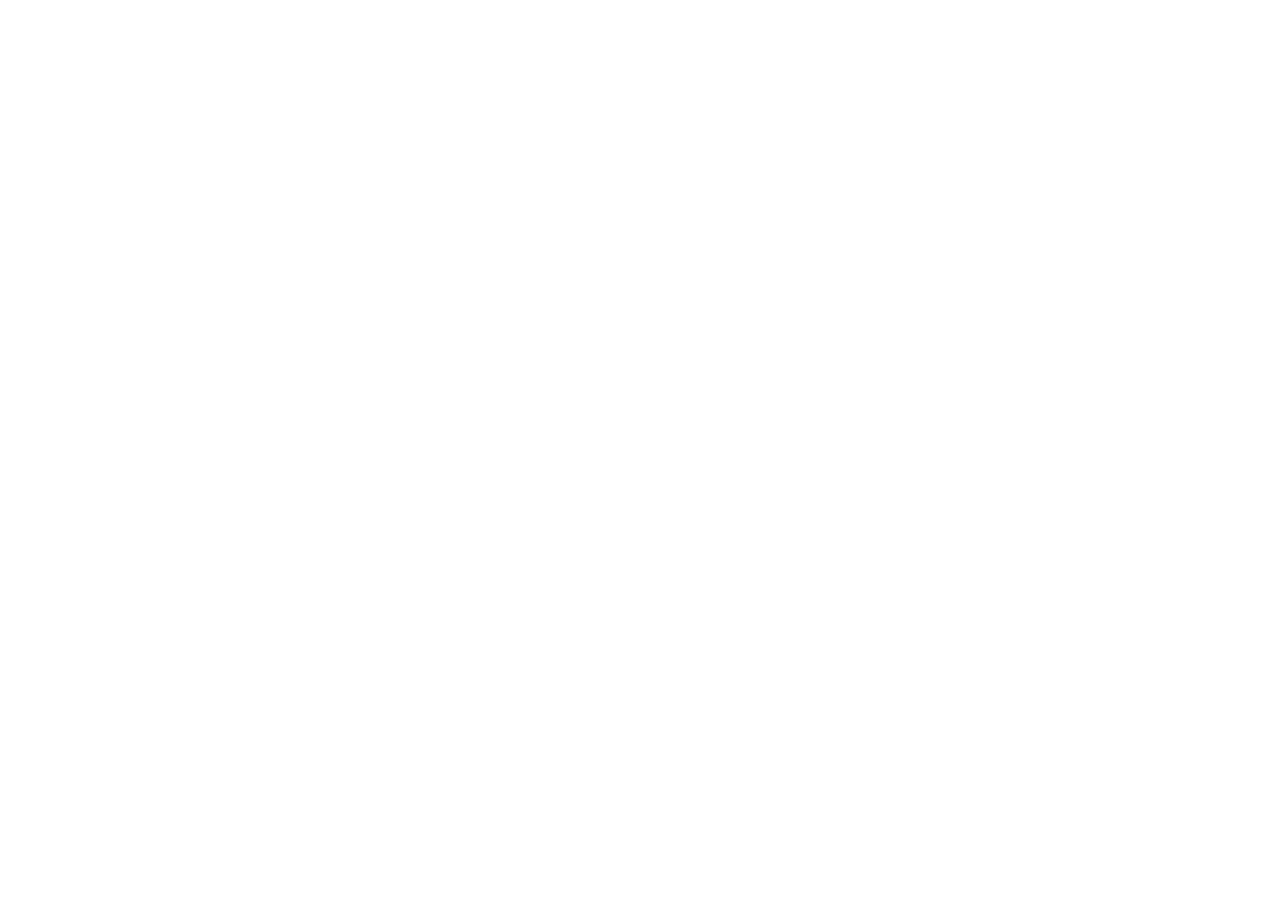
==== index.html @ edb1c84f "add files" ====
<!DOCTYPE html>
<html lang="en">
<head>
    <meta charset="UTF-8">
    <meta name="viewport" content="width=device-width, initial-scale=1.0">
    <title>Document</title>
</head>
<body>
    
</body>
</html>
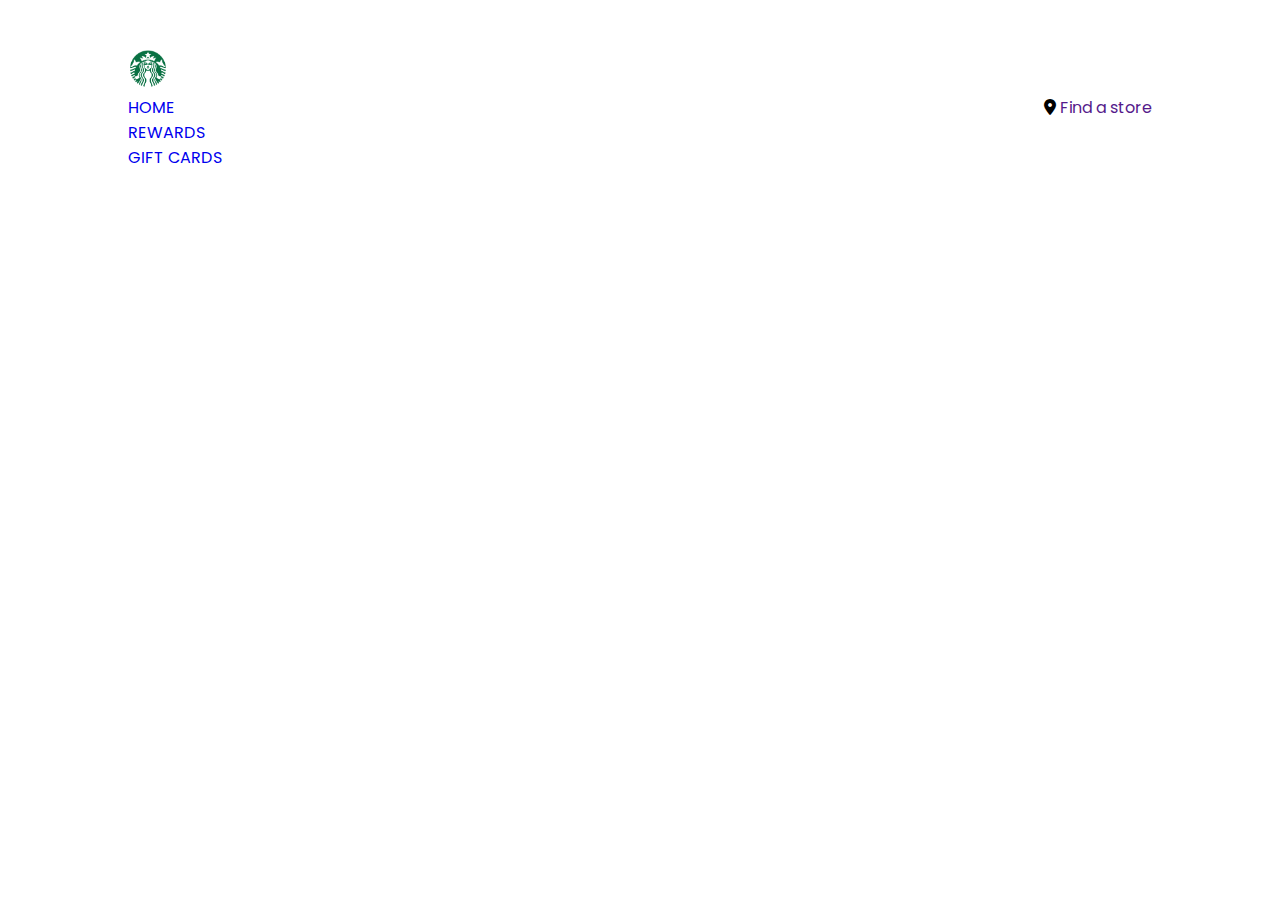
==== commit e8b00dbd: "testing" ====
--- a/index.html
+++ b/index.html
@@ -1,11 +1,46 @@
 <!DOCTYPE html>
 <html lang="en">
+
 <head>
     <meta charset="UTF-8">
     <meta name="viewport" content="width=device-width, initial-scale=1.0">
-    <title>Document</title>
+    <title>Starbucks Coffee Company</title>
+
+    <!-- CSS Styles -->
+    <link rel="stylesheet" href="index.css">
+    <link rel="stylesheet" href="https://cdnjs.cloudflare.com/ajax/libs/font-awesome/6.7.2/css/all.min.css"
+        integrity="sha512-Evv84Mr4kqVGRNSgIGL/F/aIDqQb7xQ2vcrdIwxfjThSH8CSR7PBEakCr51Ck+w+/U6swU2Im1vVX0SVk9ABhg=="
+        crossorigin="anonymous" referrerpolicy="no-referrer" />
+
+
+
 </head>
+
 <body>
-    
+    <!-- this is navbar -->
+
+    <section id="main">
+    <a href="" class="logo"><img src="img/logo.png" alt=""></a>
+
+    <header>
+
+
+
+        <ul class="right-side-nav">
+            <li><a href="#">HOME</a></li>
+            <li><a href="#">REWARDS</a></li>
+            <li><a href="#">GIFT CARDS</a></li>
+        </ul>
+        <div class="left-side-nav"> 
+            <i class="fa-solid fa-location-dot" style="color: #000000;"></i>
+
+            <a href="">Find a store</a>
+        </div>
+
+    </header>
+
+</section>
+
 </body>
+
 </html>--- a/index.css
+++ b/index.css
@@ -0,0 +1,38 @@
+@import url('https://fonts.googleapis.com/css2?family=Merriweather:ital,wght@0,300;0,400;0,700;0,900;1,300;1,400;1,700;1,900&family=Poppins:ital,wght@0,100;0,200;0,300;0,400;0,500;0,600;0,700;0,800;0,900;1,100;1,200;1,300;1,400;1,500;1,600;1,700;1,800;1,900&display=swap');
+*{
+    margin: 0;
+    padding: 0;
+    box-sizing: border-box;
+    font-family: "poppins", sans-serif;
+    scroll-padding-top: 2rem;
+    text-decoration: none;
+    scroll-behavior: smooth;
+    list-style: none;
+}
+
+:root{
+
+    --main-color: #008148;
+    --second-color: #1e3932;
+}
+
+
+header{
+    display: flex;
+    justify-content: space-between;
+}
+
+section{
+    padding: 50px 10%;
+
+}
+
+img{
+  width: 100%;
+  
+}
+
+.logo img {
+
+    width: 40px;
+}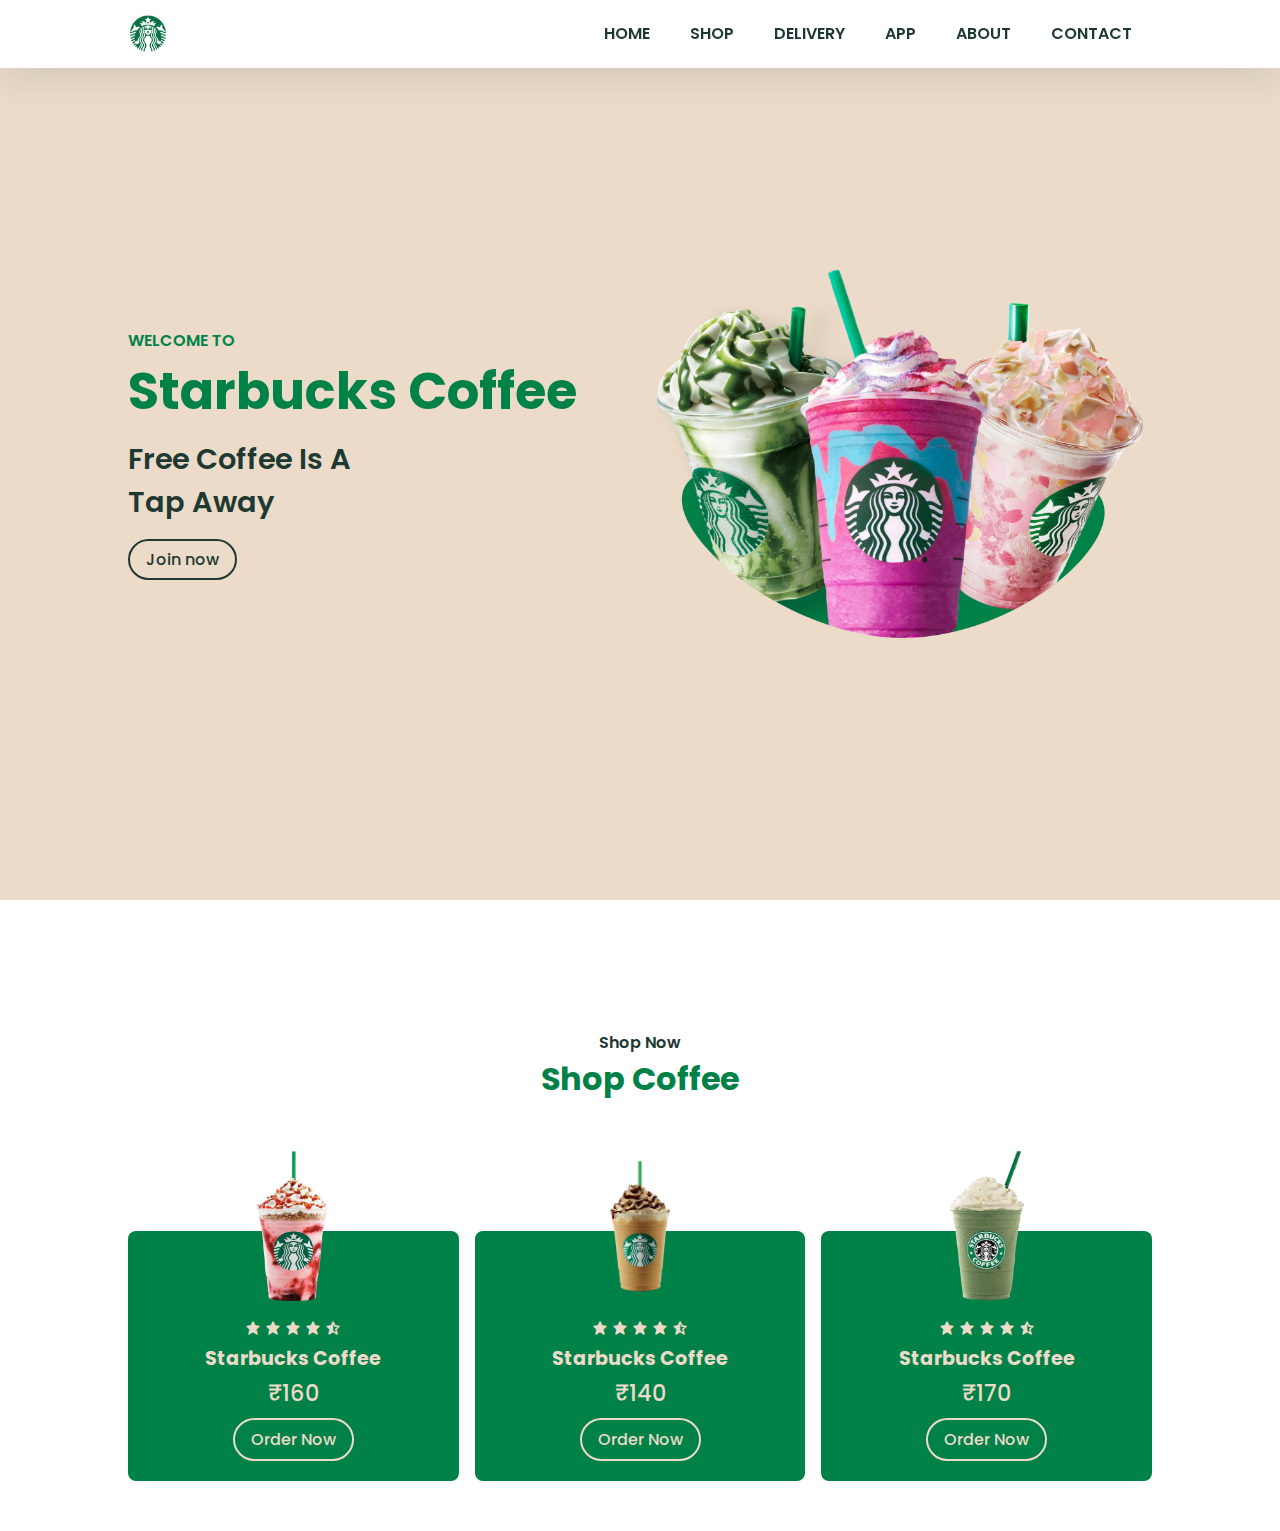
==== commit 69516737: "rutik added navbar and home page section" ====
--- a/index.html
+++ b/index.html
@@ -5,12 +5,15 @@
     <meta charset="UTF-8">
     <meta name="viewport" content="width=device-width, initial-scale=1.0">
     <title>Starbucks Coffee Company</title>
+    <!-- <link rel="icon" type="image/x-icon" href=""> -->
 
     <!-- CSS Styles -->
     <link rel="stylesheet" href="index.css">
-    <link rel="stylesheet" href="https://cdnjs.cloudflare.com/ajax/libs/font-awesome/6.7.2/css/all.min.css"
-        integrity="sha512-Evv84Mr4kqVGRNSgIGL/F/aIDqQb7xQ2vcrdIwxfjThSH8CSR7PBEakCr51Ck+w+/U6swU2Im1vVX0SVk9ABhg=="
-        crossorigin="anonymous" referrerpolicy="no-referrer" />
+    <link rel="stylesheet"
+    href="https://cdn.jsdelivr.net/npm/boxicons@latest/css/boxicons.min.css">
+    <!-- or -->
+    <link rel="stylesheet"
+    href="https://unpkg.com/boxicons@latest/css/boxicons.min.css">
 
 
 
@@ -19,27 +22,93 @@
 <body>
     <!-- this is navbar -->
 
-    <section id="main">
-    <a href="" class="logo"><img src="img/logo.png" alt=""></a>
 
     <header>
+        <a href="#" class="logo"><img src="img/logo.png" alt=""></a>
 
+        <div class="bx bx-menu" id="menu-icon"></div>
 
-
-        <ul class="right-side-nav">
-            <li><a href="#">HOME</a></li>
-            <li><a href="#">REWARDS</a></li>
-            <li><a href="#">GIFT CARDS</a></li>
+        <ul class="navbar">
+            <li><a href="#home">Home</a></li>
+            <li><a href="#shop">Shop</a></li>
+            <li><a href="#delivery">Delivery</a></li>
+            <li><a href="#app">App</a></li>
+            <li><a href="#about">About</a></li>
+            <li><a href="#contact">Contact</a></li>
         </ul>
-        <div class="left-side-nav"> 
-            <i class="fa-solid fa-location-dot" style="color: #000000;"></i>
-
-            <a href="">Find a store</a>
-        </div>
 
     </header>
 
-</section>
+    <!-- this is for home -->
+
+    <section class="home" id="home">
+        <div class="home-text">
+            <span>Welcome To</span>
+            <h1>Starbucks Coffee</h1>
+            <h3>Free Coffee is a <br> tap away</h3>
+            <a href="#" class="btn">Join now</a>
+        </div>
+
+        <div class="home-img">
+            <img src="img/home.png" alt="">
+        </div>
+    </section>
+
+    <section class="shop" id="shop">
+        <div class="heading">
+            <span>Shop Now</span>
+            <h1>Shop Coffee</h1>
+        </div>
+        <div class="shop-container">
+            <div class="box">
+                <div class="box-img">
+                    <img src="img/shop1.png" alt="">
+                </div>
+                <div class="stars">
+                    <i class='bx bxs-star'></i>
+                    <i class='bx bxs-star'></i>
+                    <i class='bx bxs-star'></i>
+                    <i class='bx bxs-star'></i>
+                    <i class='bx bxs-star-half' ></i>
+                </div>
+                <h2>Starbucks Coffee</h2>
+                <span>₹160</span>
+                <a href="#" class="btn">Order Now</a>
+            </div>
+
+            <div class="box">
+                <div class="box-img">
+                    <img src="img/shop2.png" alt="">
+                </div>
+                <div class="stars">
+                    <i class='bx bxs-star'></i>
+                    <i class='bx bxs-star'></i>
+                    <i class='bx bxs-star'></i>
+                    <i class='bx bxs-star'></i>
+                    <i class='bx bxs-star-half' ></i>
+                </div>
+                <h2>Starbucks Coffee</h2>
+                <span>₹140</span>
+                <a href="#" class="btn">Order Now</a>
+            </div>
+
+            <div class="box">
+                <div class="box-img">
+                    <img src="img/shop3.png" alt="">
+                </div>
+                <div class="stars">
+                    <i class='bx bxs-star'></i>
+                    <i class='bx bxs-star'></i>
+                    <i class='bx bxs-star'></i>
+                    <i class='bx bxs-star'></i>
+                    <i class='bx bxs-star-half' ></i>
+                </div>
+                <h2>Starbucks Coffee</h2>
+                <span>₹170</span>
+                <a href="#" class="btn">Order Now</a>
+            </div>
+        </div>
+    </section>
 
 </body>
 
--- a/index.css
+++ b/index.css
@@ -1,5 +1,6 @@
 @import url('https://fonts.googleapis.com/css2?family=Merriweather:ital,wght@0,300;0,400;0,700;0,900;1,300;1,400;1,700;1,900&family=Poppins:ital,wght@0,100;0,200;0,300;0,400;0,500;0,600;0,700;0,800;0,900;1,100;1,200;1,300;1,400;1,500;1,600;1,700;1,800;1,900&display=swap');
-*{
+
+* {
     margin: 0;
     padding: 0;
     box-sizing: border-box;
@@ -10,29 +11,246 @@
     list-style: none;
 }
 
-:root{
-
+:root {
     --main-color: #008148;
     --second-color: #1e3932;
 }
 
-
-header{
-    display: flex;
+section {
+    padding: 50px 10%;
+
+}
+
+*::selection {
+    color: #fff;
+    background: var(--main-color);
+}
+
+img {
+    width: 100%;
+
+}
+
+header {
+    position: fixed;
+    width: 100%;
+    top: 0;
+    right: 0;
+    z-index: 1000;
+    display: flex;
+    align-items: center;
     justify-content: space-between;
-}
-
-section{
-    padding: 50px 10%;
-
-}
-
-img{
-  width: 100%;
-  
+    background: #fff;
+    box-shadow: 0 4px 41px rgb(14 55 54 / 14%);
+    padding: 15px 10%;
+    transition: 0.2s;
+
+}
+
+.logo {
+
+    display: flex;
+    align-items: center;
 }
 
 .logo img {
-
     width: 40px;
-}+}
+
+.navbar {
+    display: flex;
+    align-items: center;
+}
+
+.navbar a {
+    font-size: 1rem;
+    padding: 11px 20px;
+    color: var(--second-color);
+    font-weight: 600;
+    text-transform: uppercase;
+
+}
+
+.navbar a:hover {
+    color: var(--main-color);
+}
+
+#menu-icon {
+
+    font-size: 24px;
+    cursor: pointer;
+    z-index: 1001;
+    display: none;
+}
+
+.home {
+
+    width: 100%;
+    min-height: 100vh;
+    display: flex;
+    flex-wrap: wrap;
+    align-items: center;
+    background: #ebdbc8;
+    gap: 1rem;
+
+}
+
+.home-text {
+    flex: 1 1 17rem;
+}
+
+.home-img{
+    flex: 1 1 17rem;
+}
+
+.home-img img{
+
+    animation: animate 3s linear infinite;
+    
+}
+
+@keyframes animate {
+    0% {
+        transform: translate(-11px,0);
+    }
+
+    50% {
+        transform: translate(-0px,-11px);
+    }
+
+    100% {
+        transform: translate(-11px,0);
+    }
+}
+
+
+.home-text span {
+
+    font-size: 1rem;
+    text-transform:    uppercase;
+    font-weight: 600;
+    color: var(--main-color);
+
+}
+
+.home-text h1{
+
+    font-size:3.2rem;
+    color: var(--main-color);
+    font-weight: bolder;
+}
+
+.home-text h3{
+    font-size:1.8rem;
+    font-weight: 600;
+    color: var(--second-color);
+    text-transform: capitalize ;
+    margin: 0.5rem 0 1.4rem;
+}
+
+.btn{
+    padding: 7px 16px;
+    border: 2px solid var(--second-color);
+    border-radius: 40px;
+    color: var(--second-color);
+    font-weight: 500;
+
+}
+
+.btn:hover{
+    background: var(--second-color);
+    color: #fff;
+}
+
+/* this is for shop  */
+
+.heading{
+    text-align: center;
+    margin-top: 5rem;
+}
+
+.heading span {
+    font-size: 1rem;
+    font-weight: 600;
+    color: var(--second-color);
+}
+
+.heading h1 {
+
+    font-size: 2rem;
+    color: var(--main-color);
+}
+
+
+.shop-container{
+    display: flex;
+    flex-wrap: wrap;
+    gap: 1rem;
+    margin-top: 5rem;
+
+}
+
+.shop-container .box{
+    flex: 1 1 10rem;
+    background: var(--main-color);
+    padding: 20px;
+    display: flex;
+    text-align: center;
+    flex-direction: column;
+    align-items: center;
+    margin-top: 3rem;
+    border-radius: 0.5rem;
+}
+
+.shop-container .box .box-img{
+    width: 150px;
+    height: 150px;
+    margin-top: -100px;
+}
+
+.shop-container .box .box-img img {
+
+    width: 100%;
+    height: 100%;
+    object-fit: contain;
+    object-position: center;
+
+}
+
+.stars{
+    margin: 1rem 0 0.1rem;
+}
+
+.shop-container .box .stars .bx{
+    color: #ebdbc8;
+
+}
+
+.shop-container .box h2{
+
+    color: #ebdbc8;
+    font-size: 1.2rem;
+}
+
+.shop-container .box span {
+
+    color: #ebdbc8;
+    font-size: 1.4rem;
+    font-weight: 500;
+    margin: 0.2rem 0 0.5rem;
+
+}
+
+.box .btn{
+
+    border: 2px solid #ebdbc8;
+    color: #ebdbc8;
+
+}
+
+.box .btn:hover{
+    background: #ebdbc8;
+    color: var(--main-color);
+}
+
+/* code wil resume at 20:50 */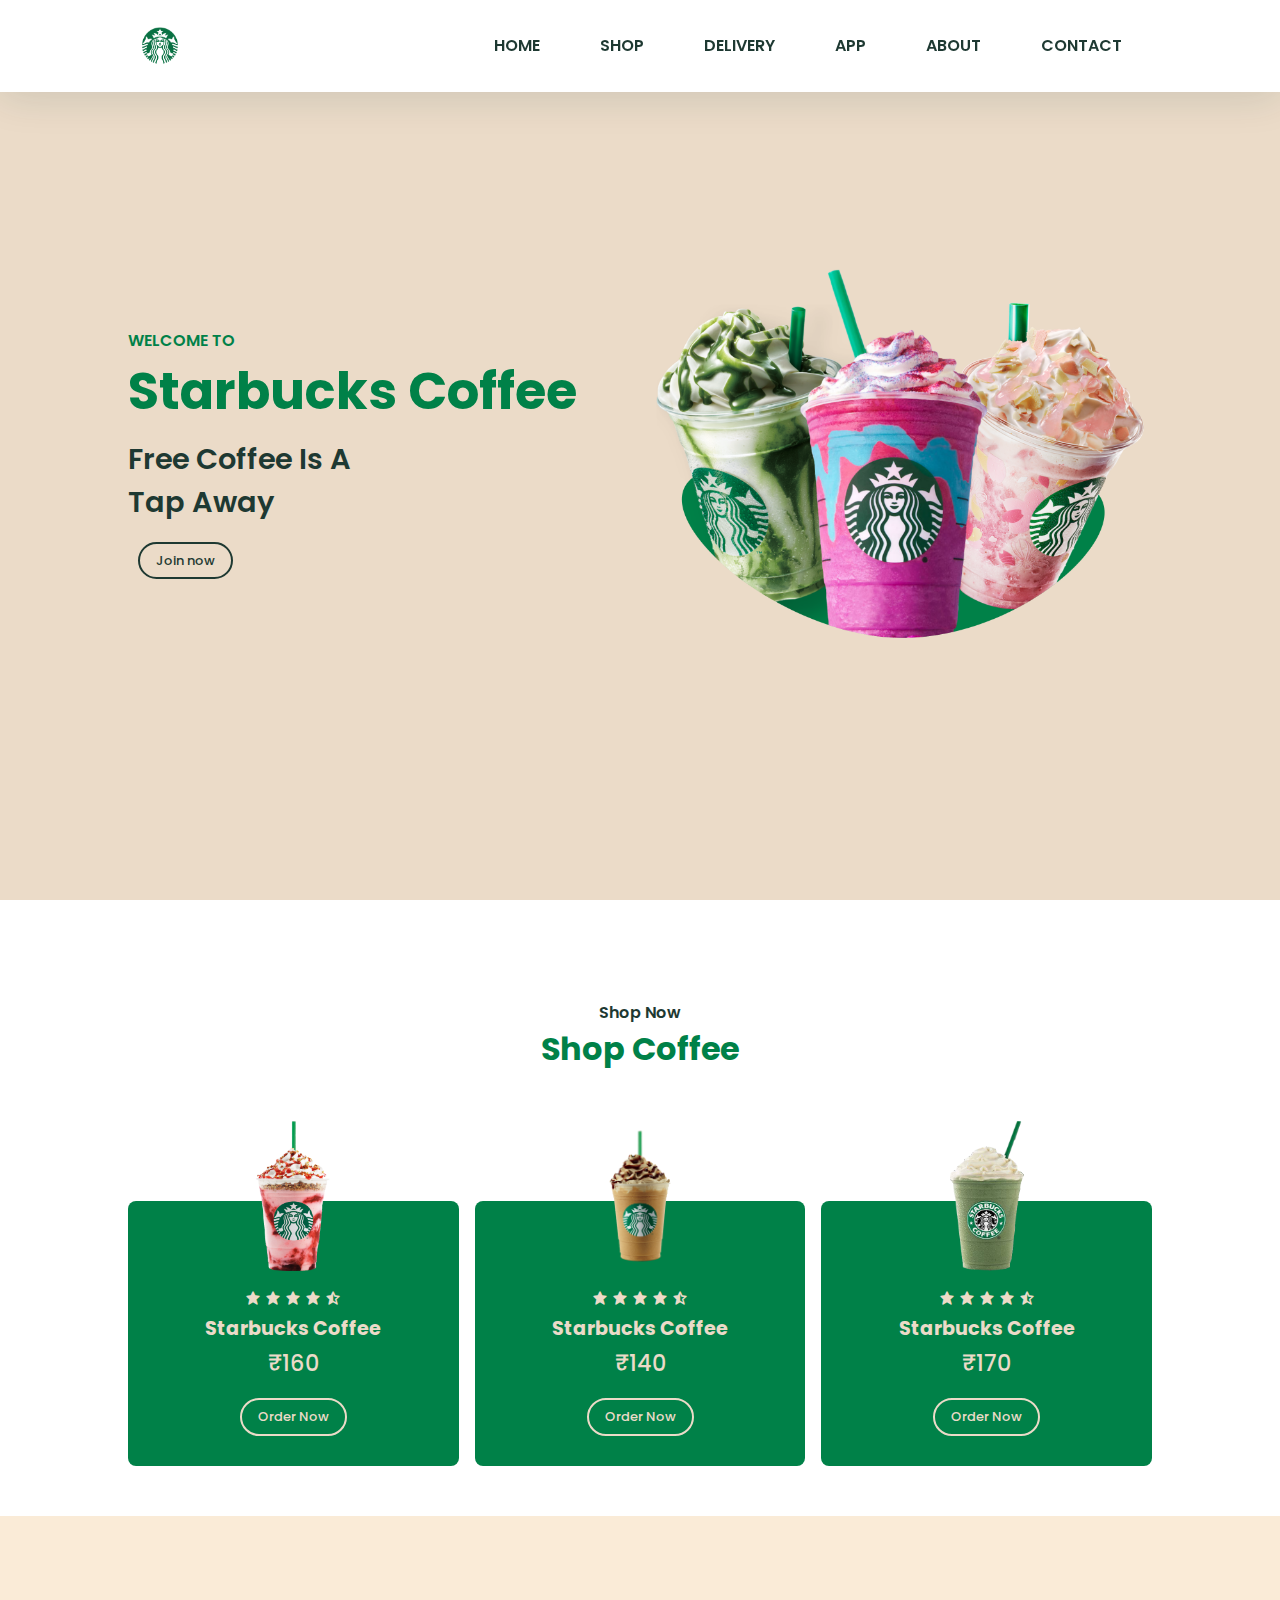
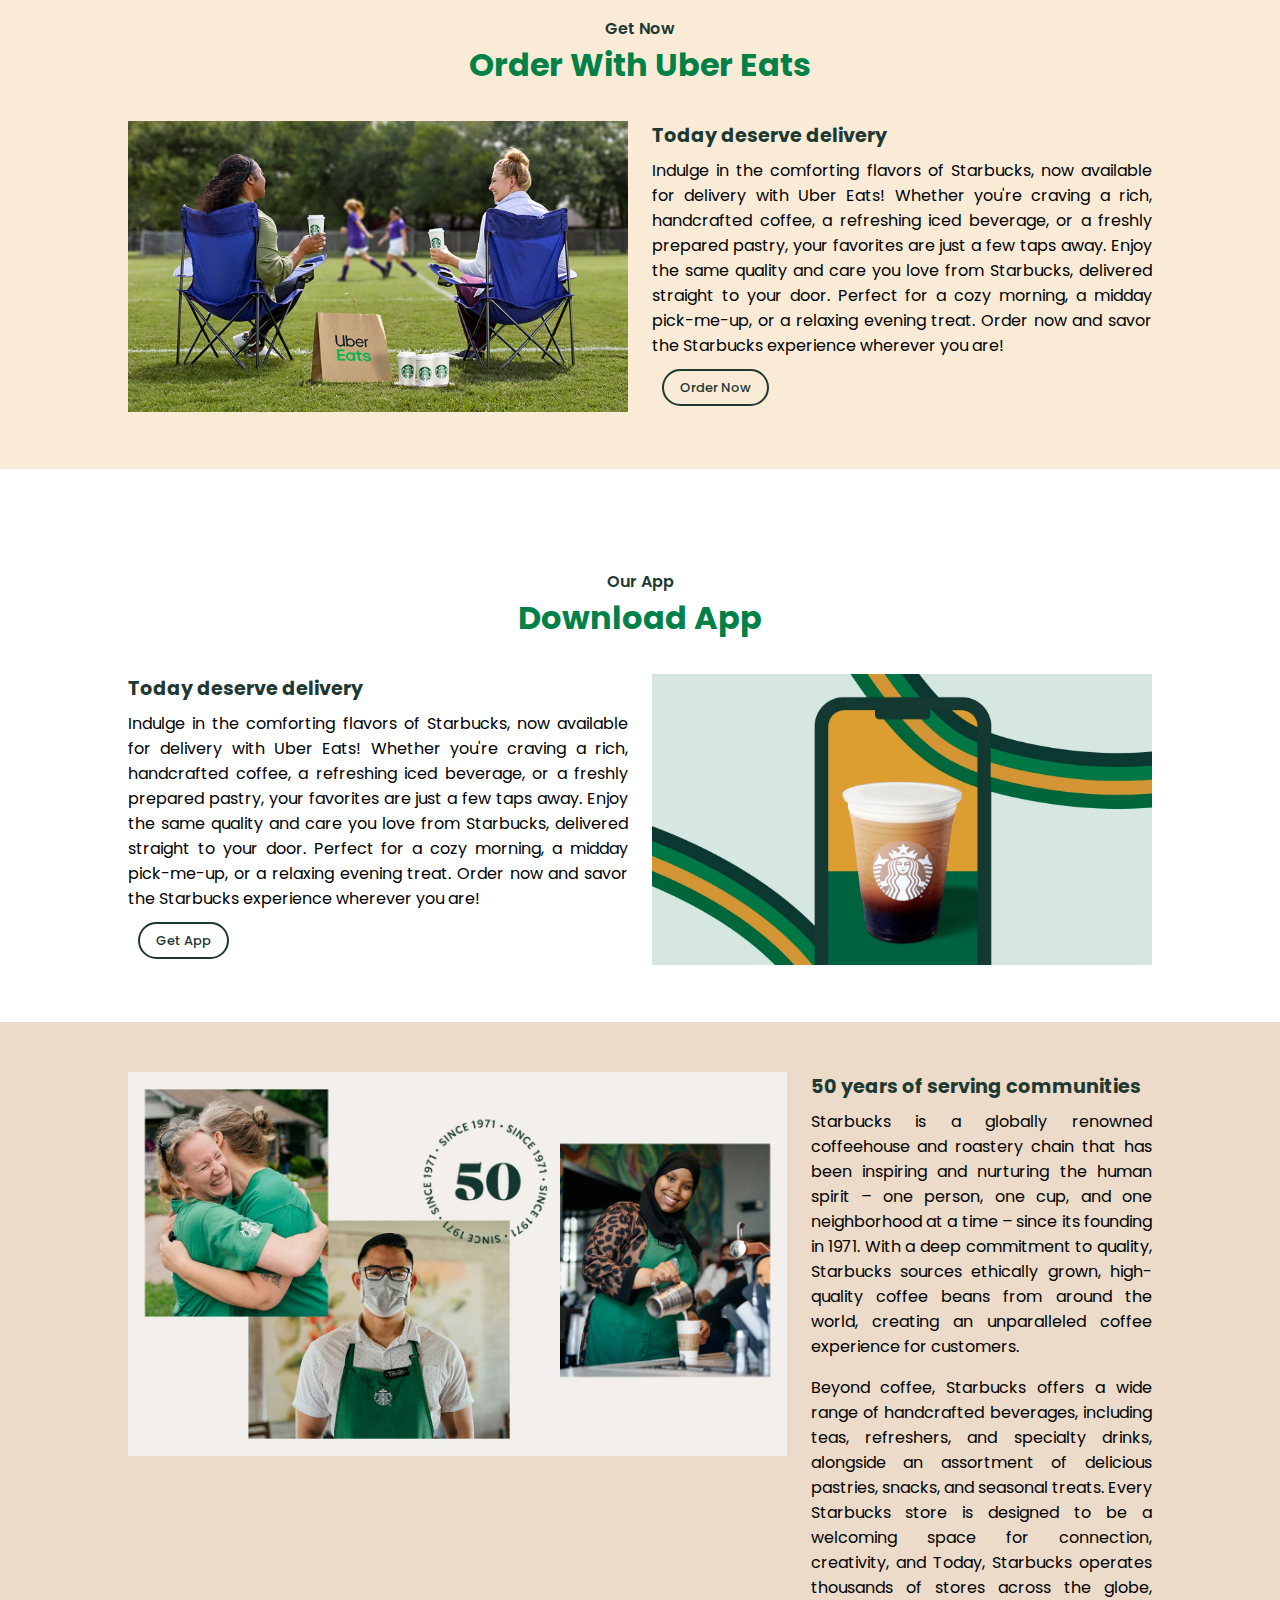
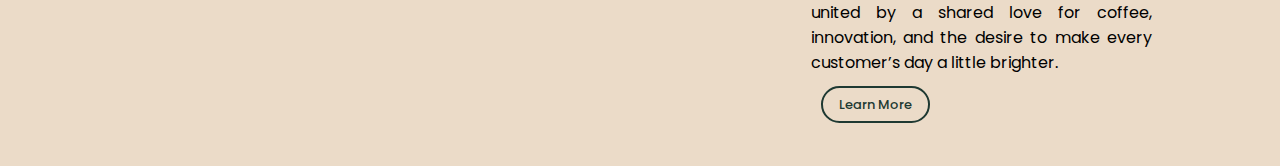
==== commit 64a6bf6b: "changes made" ====
--- a/index.html
+++ b/index.html
@@ -9,11 +9,9 @@
 
     <!-- CSS Styles -->
     <link rel="stylesheet" href="index.css">
-    <link rel="stylesheet"
-    href="https://cdn.jsdelivr.net/npm/boxicons@latest/css/boxicons.min.css">
+    <link rel="stylesheet" href="https://cdn.jsdelivr.net/npm/boxicons@latest/css/boxicons.min.css">
     <!-- or -->
-    <link rel="stylesheet"
-    href="https://unpkg.com/boxicons@latest/css/boxicons.min.css">
+    <link rel="stylesheet" href="https://unpkg.com/boxicons@latest/css/boxicons.min.css">
 
 
 
@@ -39,6 +37,9 @@
 
     </header>
 
+    <!-- this is navbar end -->
+
+
     <!-- this is for home -->
 
     <section class="home" id="home">
@@ -54,6 +55,10 @@
         </div>
     </section>
 
+    <!-- this is home end-->
+
+    <!-- this is for Shop -->
+
     <section class="shop" id="shop">
         <div class="heading">
             <span>Shop Now</span>
@@ -69,7 +74,7 @@
                     <i class='bx bxs-star'></i>
                     <i class='bx bxs-star'></i>
                     <i class='bx bxs-star'></i>
-                    <i class='bx bxs-star-half' ></i>
+                    <i class='bx bxs-star-half'></i>
                 </div>
                 <h2>Starbucks Coffee</h2>
                 <span>₹160</span>
@@ -85,7 +90,7 @@
                     <i class='bx bxs-star'></i>
                     <i class='bx bxs-star'></i>
                     <i class='bx bxs-star'></i>
-                    <i class='bx bxs-star-half' ></i>
+                    <i class='bx bxs-star-half'></i>
                 </div>
                 <h2>Starbucks Coffee</h2>
                 <span>₹140</span>
@@ -101,7 +106,7 @@
                     <i class='bx bxs-star'></i>
                     <i class='bx bxs-star'></i>
                     <i class='bx bxs-star'></i>
-                    <i class='bx bxs-star-half' ></i>
+                    <i class='bx bxs-star-half'></i>
                 </div>
                 <h2>Starbucks Coffee</h2>
                 <span>₹170</span>
@@ -110,6 +115,94 @@
         </div>
     </section>
 
+    <!-- this is Shop end-->
+
+
+
+    <!-- Maithili's code-->
+
+    <!-- delivery -->
+    <section class="delivery" id="delivery">
+        <!-- <div class="circle"></div> -->
+        <div class="heading">
+            <span>Get Now</span>
+            <h1>Order With Uber Eats</h1>
+        </div>
+        <div class="container">
+            <div class="delivery-img">
+                <img src="./img/delivery.png" alt="">
+            </div>
+            <div class="delivery-text">
+                <h2>Today deserve delivery</h2>
+                <p>
+                    Indulge in the comforting flavors of Starbucks, now available for delivery with Uber Eats! Whether
+                    you're craving a rich, handcrafted coffee, a refreshing iced beverage, or a freshly prepared pastry,
+                    your favorites are just a few taps away. Enjoy the same quality and care you love from Starbucks,
+                    delivered straight to your door. Perfect for a cozy morning, a midday pick-me-up, or a relaxing
+                    evening treat. Order now and savor the Starbucks experience wherever you are!
+                </p>
+                <a href="#" class="btn">Order Now</a>
+
+            </div>
+        </div>
+
+
+    </section>
+
+
+    <!-- APP -->
+
+    <section class="app" id="app">
+        <div class="heading">
+            <span>Our App</span>
+            <h1>Download App</h1>
+        </div>
+        <div class="container">
+
+            <div class="app-text">
+                <h2>Today deserve delivery</h2>
+                <p>
+                    Indulge in the comforting flavors of Starbucks, now available for delivery with Uber Eats! Whether
+                    you're craving a rich, handcrafted coffee, a refreshing iced beverage, or a freshly prepared pastry,
+                    your favorites are just a few taps away. Enjoy the same quality and care you love from Starbucks,
+                    delivered straight to your door. Perfect for a cozy morning, a midday pick-me-up, or a relaxing
+                    evening treat. Order now and savor the Starbucks experience wherever you are!
+                </p>
+                <a href="#" class="btn">Get App</a>
+
+            </div>
+
+            <div class="app-img">
+                <img src="./img/app.png" alt="">
+            </div>
+        </div>
+    </section>
+    <!-- end App -->
+
+    <!-- About -->
+    <section class="about" id="about">
+        <div class="about-img">
+            <img src="img/about.png" alt="">
+        </div>
+        <div class="about-text">
+            <h2>50 years of serving communities</h2> 
+            <p>
+                Starbucks is a globally renowned coffeehouse and roastery chain that has been inspiring and nurturing
+                the human spirit – one person, one cup, and one neighborhood at a time – since its founding in 1971. With a deep commitment to quality, Starbucks sources ethically grown, high-quality
+                coffee beans from around the world, creating an unparalleled coffee experience for customers.
+            </p>
+            <p>Beyond coffee, Starbucks offers a wide range of handcrafted beverages, including teas, refreshers, and
+                specialty drinks, alongside an assortment of delicious pastries, snacks, and seasonal treats. Every
+                Starbucks store is designed to be a welcoming space for connection, creativity, and Today, Starbucks
+                operates thousands of stores across the globe, united by a shared love for coffee, innovation, and the
+                desire to make every customer’s day a little brighter.</p>
+            <a href="#" class="btn">Learn More</a>
+
+        </div>
+
+    </section>
+    <!-- about end  -->
+
 </body>
 
 </html>--- a/index.css
+++ b/index.css
@@ -99,27 +99,27 @@
     flex: 1 1 17rem;
 }
 
-.home-img{
+.home-img {
     flex: 1 1 17rem;
 }
 
-.home-img img{
+.home-img img {
 
     animation: animate 3s linear infinite;
-    
+
 }
 
 @keyframes animate {
     0% {
-        transform: translate(-11px,0);
+        transform: translate(-11px, 0);
     }
 
     50% {
-        transform: translate(-0px,-11px);
+        transform: translate(-0px, -11px);
     }
 
     100% {
-        transform: translate(-11px,0);
+        transform: translate(-11px, 0);
     }
 }
 
@@ -127,28 +127,28 @@
 .home-text span {
 
     font-size: 1rem;
-    text-transform:    uppercase;
+    text-transform: uppercase;
     font-weight: 600;
     color: var(--main-color);
 
 }
 
-.home-text h1{
-
-    font-size:3.2rem;
+.home-text h1 {
+
+    font-size: 3.2rem;
     color: var(--main-color);
     font-weight: bolder;
 }
 
-.home-text h3{
-    font-size:1.8rem;
+.home-text h3 {
+    font-size: 1.8rem;
     font-weight: 600;
     color: var(--second-color);
-    text-transform: capitalize ;
+    text-transform: capitalize;
     margin: 0.5rem 0 1.4rem;
 }
 
-.btn{
+.btn {
     padding: 7px 16px;
     border: 2px solid var(--second-color);
     border-radius: 40px;
@@ -157,14 +157,14 @@
 
 }
 
-.btn:hover{
+.btn:hover {
     background: var(--second-color);
     color: #fff;
 }
 
 /* this is for shop  */
 
-.heading{
+.heading {
     text-align: center;
     margin-top: 5rem;
 }
@@ -182,7 +182,7 @@
 }
 
 
-.shop-container{
+.shop-container {
     display: flex;
     flex-wrap: wrap;
     gap: 1rem;
@@ -190,7 +190,7 @@
 
 }
 
-.shop-container .box{
+.shop-container .box {
     flex: 1 1 10rem;
     background: var(--main-color);
     padding: 20px;
@@ -202,7 +202,7 @@
     border-radius: 0.5rem;
 }
 
-.shop-container .box .box-img{
+.shop-container .box .box-img {
     width: 150px;
     height: 150px;
     margin-top: -100px;
@@ -217,16 +217,16 @@
 
 }
 
-.stars{
+.stars {
     margin: 1rem 0 0.1rem;
 }
 
-.shop-container .box .stars .bx{
+.shop-container .box .stars .bx {
     color: #ebdbc8;
 
 }
 
-.shop-container .box h2{
+.shop-container .box h2 {
 
     color: #ebdbc8;
     font-size: 1.2rem;
@@ -241,16 +241,147 @@
 
 }
 
-.box .btn{
+.box .btn {
 
     border: 2px solid #ebdbc8;
     color: #ebdbc8;
 
 }
 
-.box .btn:hover{
+.box .btn:hover {
     background: #ebdbc8;
     color: var(--main-color);
 }
 
-/* code wil resume at 20:50 */+/* rutik's code  end here */
+
+
+                /* Maithili's code */
+
+/* google fonts */
+/* @import url('https://fonts.googleapis.com/css2?family=Eczar:wght@400;500;600;700;800&family=Poppins:ital,wght@0,200;0,400;0,800;0,900;1,400;1,500;1,600;1,700;1,800;1,900&display=swap');
+*{
+  margin: 0;
+  padding: 0;
+  box-sizing: border-box;
+  scroll-padding-top:2rem ;
+  text-decoration: none;
+  list-style: none;
+  scroll-behavior: smooth;
+  font-family: "Poppins";
+} */
+
+.delivery {
+    background-color: antiquewhite;
+}
+
+.heading {
+    margin: 0 auto;
+    text-align: center;
+    padding-top: 50px;
+}
+
+.container {
+    display: flex;
+    flex-wrap: wrap;
+    gap: 1.5rem;
+    margin-top: 2rem;
+}
+
+.delivery-img{
+    flex: 1 1 21rem;
+}
+
+
+.delivery-text{
+    flex: 1 1 21rem;
+}
+
+.delivery-text h2 {
+    font-size: 1.2rem;
+    color: var(--second-color);
+    margin: 0 auto;
+}
+.delivery-text p {
+    margin: 0.5rem 0 1rem;
+    text-align: justify;
+}
+
+
+/*    App    */
+
+.container {
+    display: flex;
+    flex-wrap: wrap;
+    gap: 1.5rem;
+    margin-top: 2rem;
+}
+
+.app-img {
+    flex: 1 1 21rem;
+
+} 
+
+.app-text{
+    flex: 1 1 21rem;
+}
+
+.app-text h2 {
+    font-size: 1.2rem;
+    color: var(--second-color);
+}
+
+.app-text p {
+    margin: 0.5rem 0 1rem;
+    text-align: justify;
+}
+
+
+
+/*     about       */
+.about {
+    display: flex;
+    flex-wrap: wrap;
+    background-color: #ebdbc8;
+    gap: 1.5rem;
+}
+
+.about-img {
+    flex: 1 1 21rem;
+    /* padding-left: 20%;
+    margin-top: 50px; */
+}
+
+.about-text {
+    flex: 1 1 19px;
+    /* padding: 10px */
+}
+
+.about-text h2 {
+    font-size: 1.2rem;
+    color: var(--second-color);
+}
+
+.about-text p{
+    margin: 0.5rem 0 1rem;
+    text-align: justify;
+}
+
+a{
+    font-size: small;
+    flex: 1 1 2rem;
+    border-radius: 10px;
+    padding: 2px;
+    margin: 10px;
+    color: darkgreen;
+}
+
+
+/* aboutend */
+
+@media screen and (max-width:425px) {
+
+    header .navbar {
+        display: none;
+    }
+}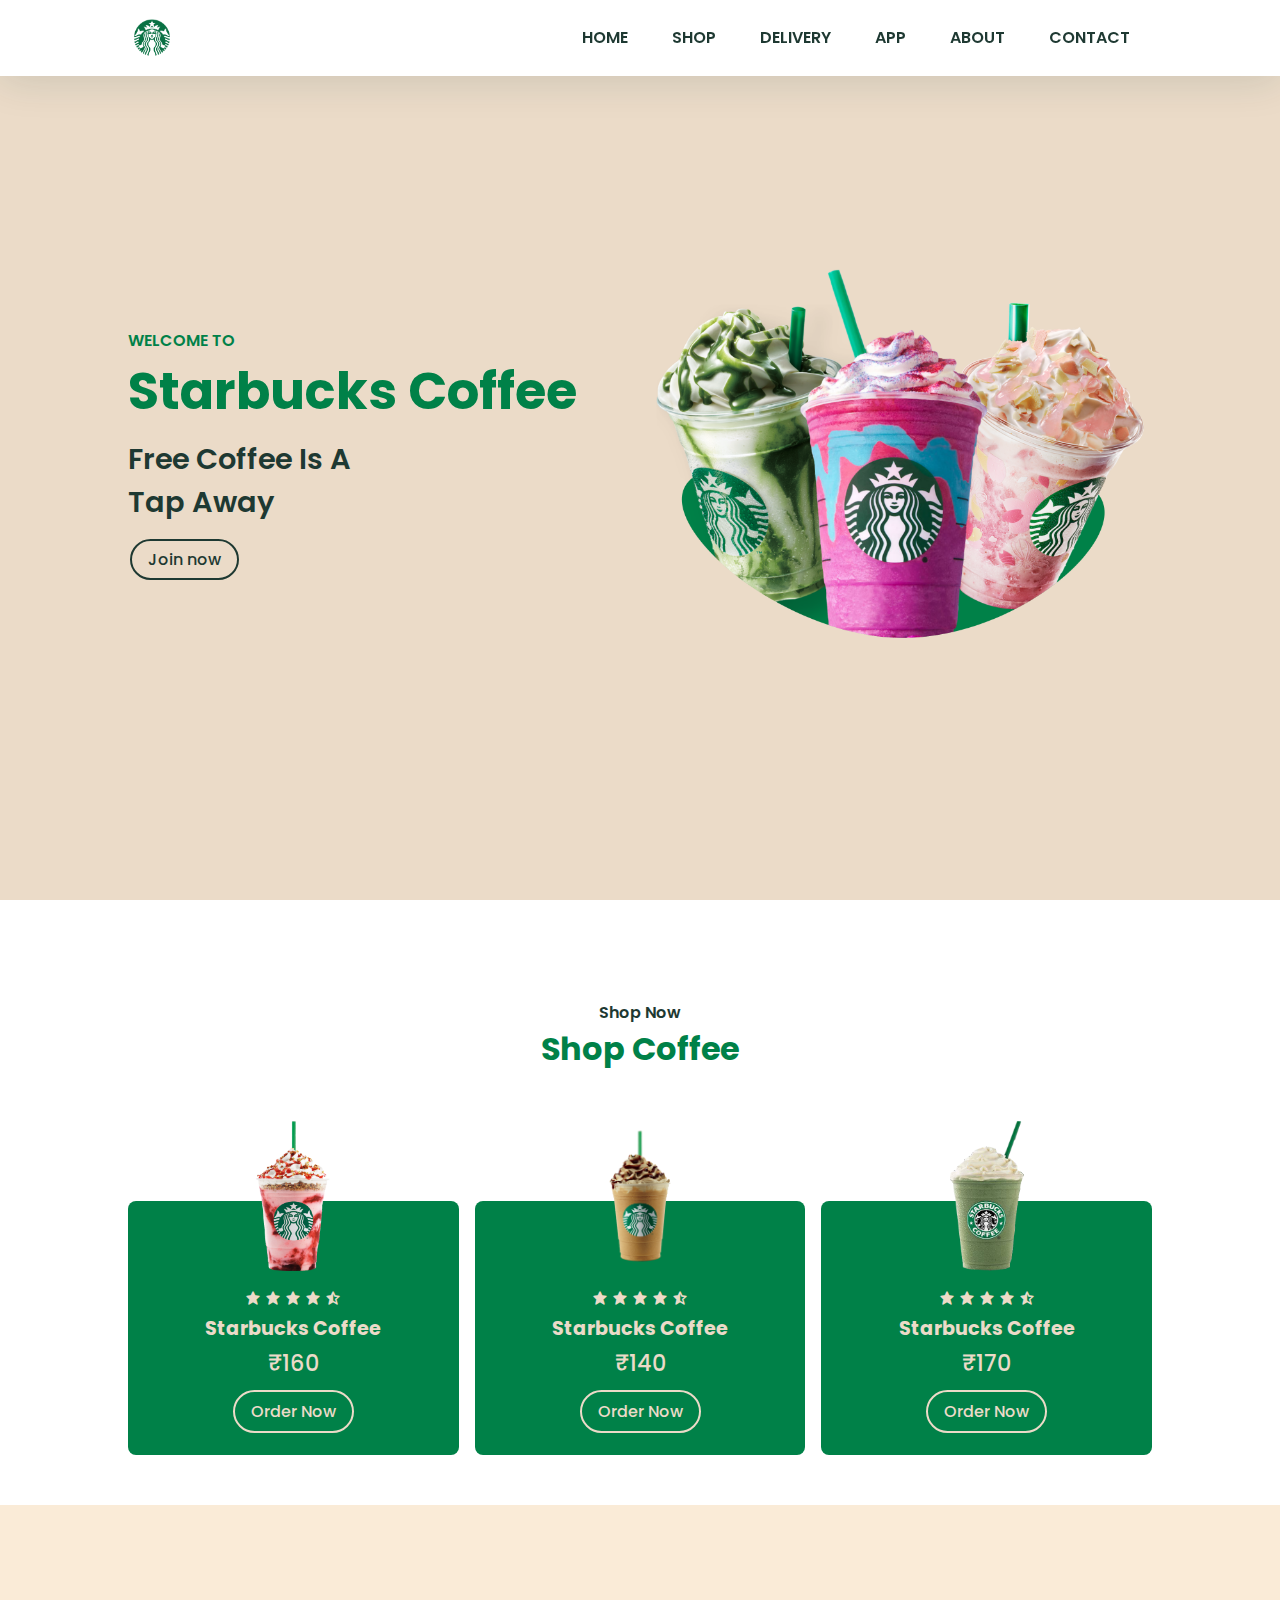
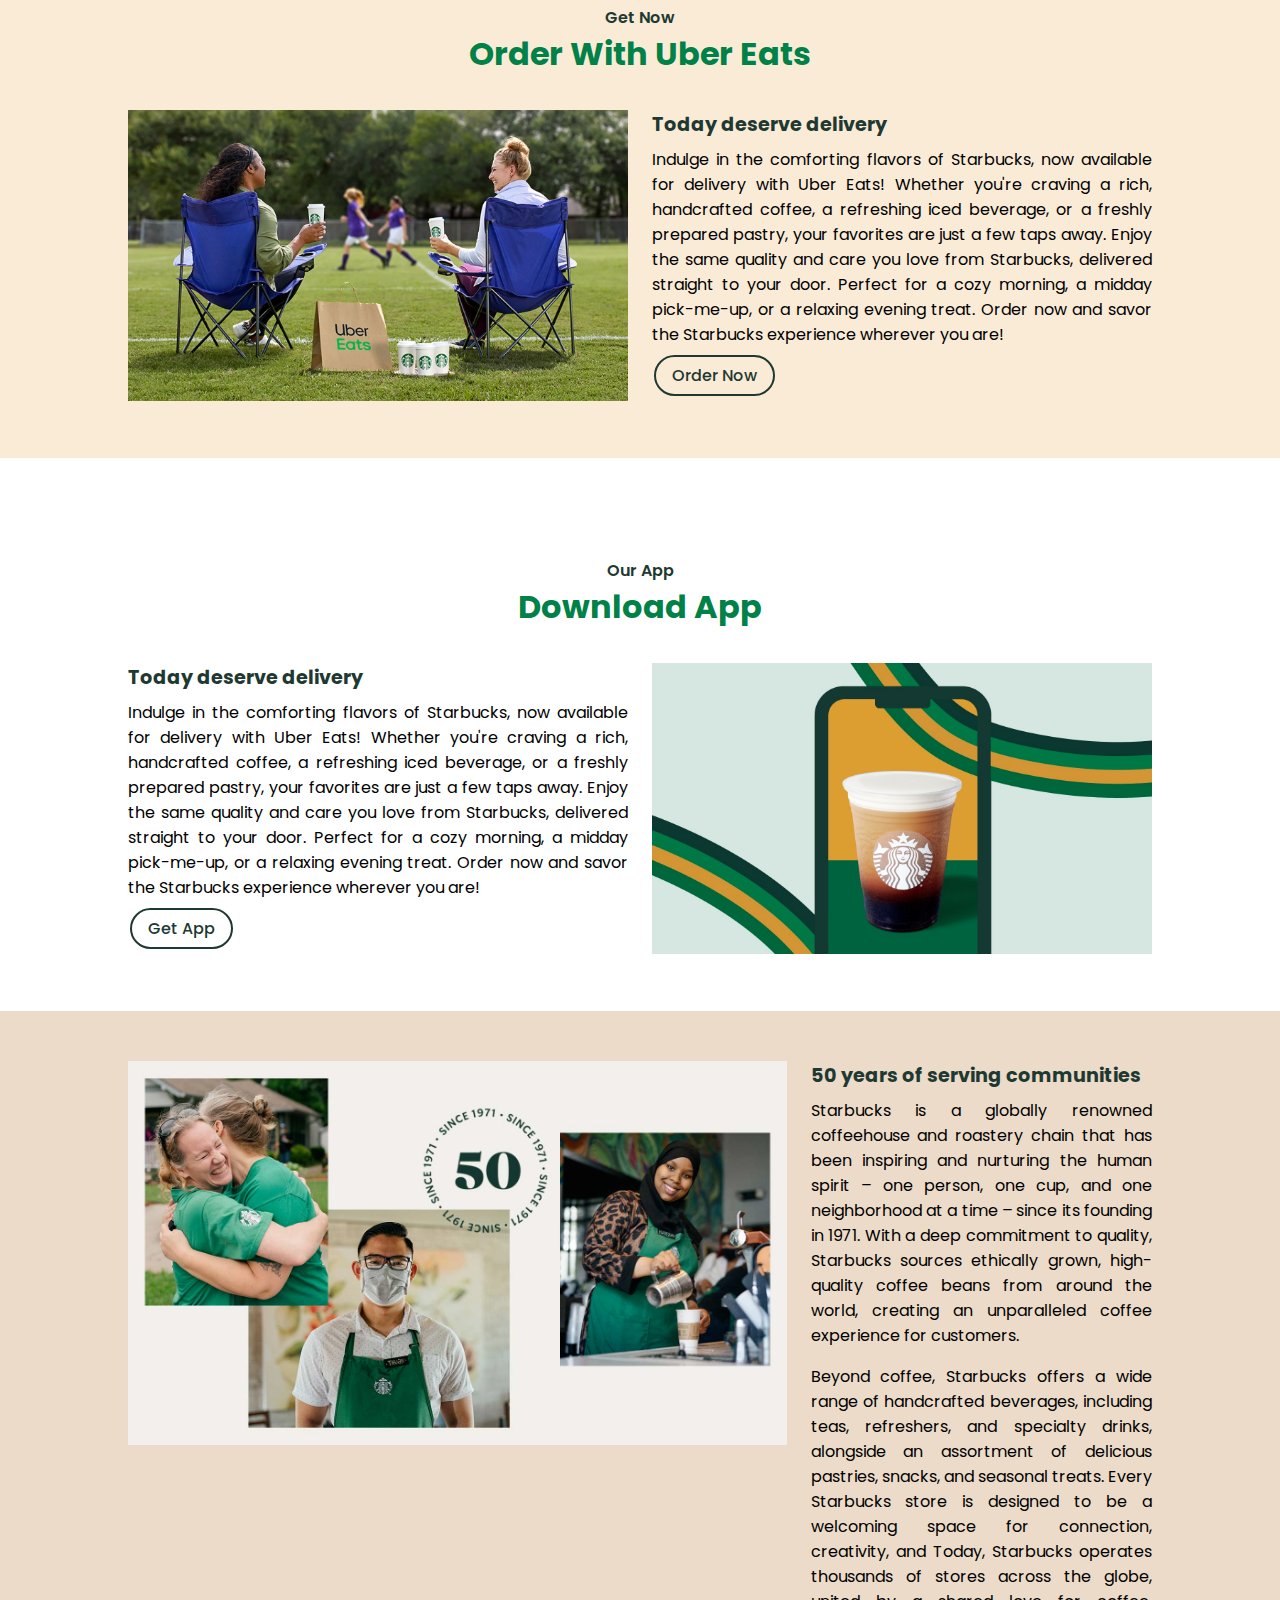
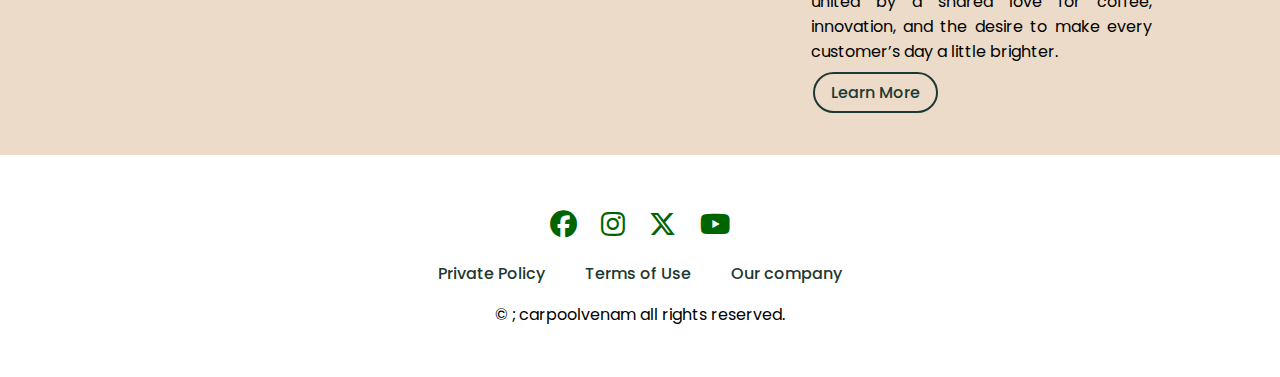
==== commit 48ed1114: "changes made" ====
--- a/index.html
+++ b/index.html
@@ -7,12 +7,17 @@
     <title>Starbucks Coffee Company</title>
     <!-- <link rel="icon" type="image/x-icon" href=""> -->
 
+
+
     <!-- CSS Styles -->
     <link rel="stylesheet" href="index.css">
     <link rel="stylesheet" href="https://cdn.jsdelivr.net/npm/boxicons@latest/css/boxicons.min.css">
     <!-- or -->
     <link rel="stylesheet" href="https://unpkg.com/boxicons@latest/css/boxicons.min.css">
-
+    <!-- fontawsome cdn -->
+    <link rel="stylesheet" href="https://cdnjs.cloudflare.com/ajax/libs/font-awesome/6.7.2/css/all.min.css"
+        integrity="sha512-Evv84Mr4kqVGRNSgIGL/F/aIDqQb7xQ2vcrdIwxfjThSH8CSR7PBEakCr51Ck+w+/U6swU2Im1vVX0SVk9ABhg=="
+        crossorigin="anonymous" referrerpolicy="no-referrer" />
 
 
 </head>
@@ -185,10 +190,11 @@
             <img src="img/about.png" alt="">
         </div>
         <div class="about-text">
-            <h2>50 years of serving communities</h2> 
+            <h2>50 years of serving communities</h2>
             <p>
                 Starbucks is a globally renowned coffeehouse and roastery chain that has been inspiring and nurturing
-                the human spirit – one person, one cup, and one neighborhood at a time – since its founding in 1971. With a deep commitment to quality, Starbucks sources ethically grown, high-quality
+                the human spirit – one person, one cup, and one neighborhood at a time – since its founding in 1971.
+                With a deep commitment to quality, Starbucks sources ethically grown, high-quality
                 coffee beans from around the world, creating an unparalleled coffee experience for customers.
             </p>
             <p>Beyond coffee, Starbucks offers a wide range of handcrafted beverages, including teas, refreshers, and
@@ -203,6 +209,32 @@
     </section>
     <!-- about end  -->
 
+    <!-- Namrata's code-->
+
+
+    <!-- contact -->
+    <section class="contact" id="contact">
+        <div class="social">
+            <!-- <a href="#"><i class="fa-brands fa-facebook"></i></a>
+            <a href="#"><i class="fa-brands fa-instagram"></i></a>
+            <a href="#"><i class="fa-brands fa-twitter"></i></a>
+            <a href="#"><i class="fa-brands fa-youtube"></i></a> -->
+
+            <a href="#"> <i class="fa-brands fa-facebook"></i></a>
+            <a href="#"> <i class="fa-brands fa-instagram"></i></a>
+            <a href="#"> <i class="fa-brands fa-x-twitter"></i></a>
+            <a href="#"> <i class="fa-brands fa-youtube"></i></a>
+        </div>
+        <div class="links">
+            <a href="#">Private Policy</a>
+            <a href="#">Terms of Use</a>
+            <a href="#">Our company</a>
+        </div>
+        <p>&#169 ; carpoolvenam all rights reserved.</p>
+    </section>
+
 </body>
+<script src="./main.js"></script>
+
 
 </html>--- a/index.css
+++ b/index.css
@@ -256,20 +256,7 @@
 /* rutik's code  end here */
 
 
-                /* Maithili's code */
-
-/* google fonts */
-/* @import url('https://fonts.googleapis.com/css2?family=Eczar:wght@400;500;600;700;800&family=Poppins:ital,wght@0,200;0,400;0,800;0,900;1,400;1,500;1,600;1,700;1,800;1,900&display=swap');
-*{
-  margin: 0;
-  padding: 0;
-  box-sizing: border-box;
-  scroll-padding-top:2rem ;
-  text-decoration: none;
-  list-style: none;
-  scroll-behavior: smooth;
-  font-family: "Poppins";
-} */
+/* Maithili's code */
 
 .delivery {
     background-color: antiquewhite;
@@ -288,12 +275,12 @@
     margin-top: 2rem;
 }
 
-.delivery-img{
+.delivery-img {
     flex: 1 1 21rem;
 }
 
 
-.delivery-text{
+.delivery-text {
     flex: 1 1 21rem;
 }
 
@@ -302,6 +289,7 @@
     color: var(--second-color);
     margin: 0 auto;
 }
+
 .delivery-text p {
     margin: 0.5rem 0 1rem;
     text-align: justify;
@@ -320,9 +308,9 @@
 .app-img {
     flex: 1 1 21rem;
 
-} 
-
-.app-text{
+}
+
+.app-text {
     flex: 1 1 21rem;
 }
 
@@ -338,7 +326,7 @@
 
 
 
-/*     about       */
+/*     About       */
 .about {
     display: flex;
     flex-wrap: wrap;
@@ -362,26 +350,169 @@
     color: var(--second-color);
 }
 
-.about-text p{
+.about-text p {
     margin: 0.5rem 0 1rem;
     text-align: justify;
 }
 
-a{
-    font-size: small;
+a {
+    /* font-size: small; */
     flex: 1 1 2rem;
     border-radius: 10px;
     padding: 2px;
-    margin: 10px;
+    margin: 2px;
     color: darkgreen;
 }
 
 
 /* aboutend */
 
+
+
+/* contact */
+
+.contact {
+    display: flex;
+    flex-direction: column;
+    align-items: center;
+}
+
+.social a {
+    font-size: 27px;
+    margin: 0.5rem;
+}
+
+.social a .bx {
+    padding: 5px;
+    color: white;
+    background: black;
+    border-radius: 50%;
+
+}
+
+.social a .bx:hover {
+    background: var(--main-color);
+}
+
+.links {
+    margin: 1rem 0 1rem;
+}
+
+.links a {
+    font-size: 1rem;
+    font-weight: 500;
+    color: var(--second-color);
+    padding: 1rem;
+}
+
+.links a:hover {
+    color: var(--main-color);
+}
+
+.contact p {
+    text-align: center;
+}
+
 @media screen and (max-width:425px) {
+/* 
+    header{
+        height: 0px;
+    } */
 
     header .navbar {
         display: none;
     }
-}+
+
+    .links {
+        display: flex;
+        flex-direction: column;
+
+    }
+
+    a {
+        flex: 1 1 2rem;
+        border-radius: 10px;
+        padding: 2px;
+        margin: -12px;
+        color: darkgreen;
+    }
+}
+
+@media screen and (max-width:768px) {
+    header {
+        padding: 32px 10%;
+    }
+
+    #menu-icon {
+    display: initial;
+
+    }
+
+    header .navbar {
+        position: absolute;
+        top: -500px;
+        left: 0;
+        right: 0;
+        flex-direction: column;
+        display: flex;
+        /* background: rgb(247, 246, 246 50px 25px); */
+        backdrop-filter: blur(20px);
+        box-shadow: 0 4px rgb(15 55 54/14%);
+        border-top: 5px solid var(--main-color);
+        transition: 0.2s;
+        text-align: left;
+    }
+
+    
+    
+    .navbar a {
+        padding: 1.5rem;
+        display: block;
+        color: var(--second-color);
+        
+    }
+    .navbar.active {
+        top: 100%;
+    }
+
+    .home-text span {
+        font-size: 0.9rem;
+
+    }
+
+    .home-text h1 {
+        font-size: 2.4rem
+    }
+
+    .home-text h2 {
+        font-size: 1.2rem;
+
+    }
+}
+
+@media screen and (max-width:768px) {
+    .home-text {
+        padding-top: inherit;
+
+    }
+
+    .shop-container .box {
+        margin-top: 6rem;
+    }
+
+    .heading h1 {
+        font-size: 1.5rem
+    }
+
+    .heading span {
+        font-size: 0.9rem;
+
+    }
+
+    .about {
+        flex-direction: column-reverse;
+    }
+
+}
+
